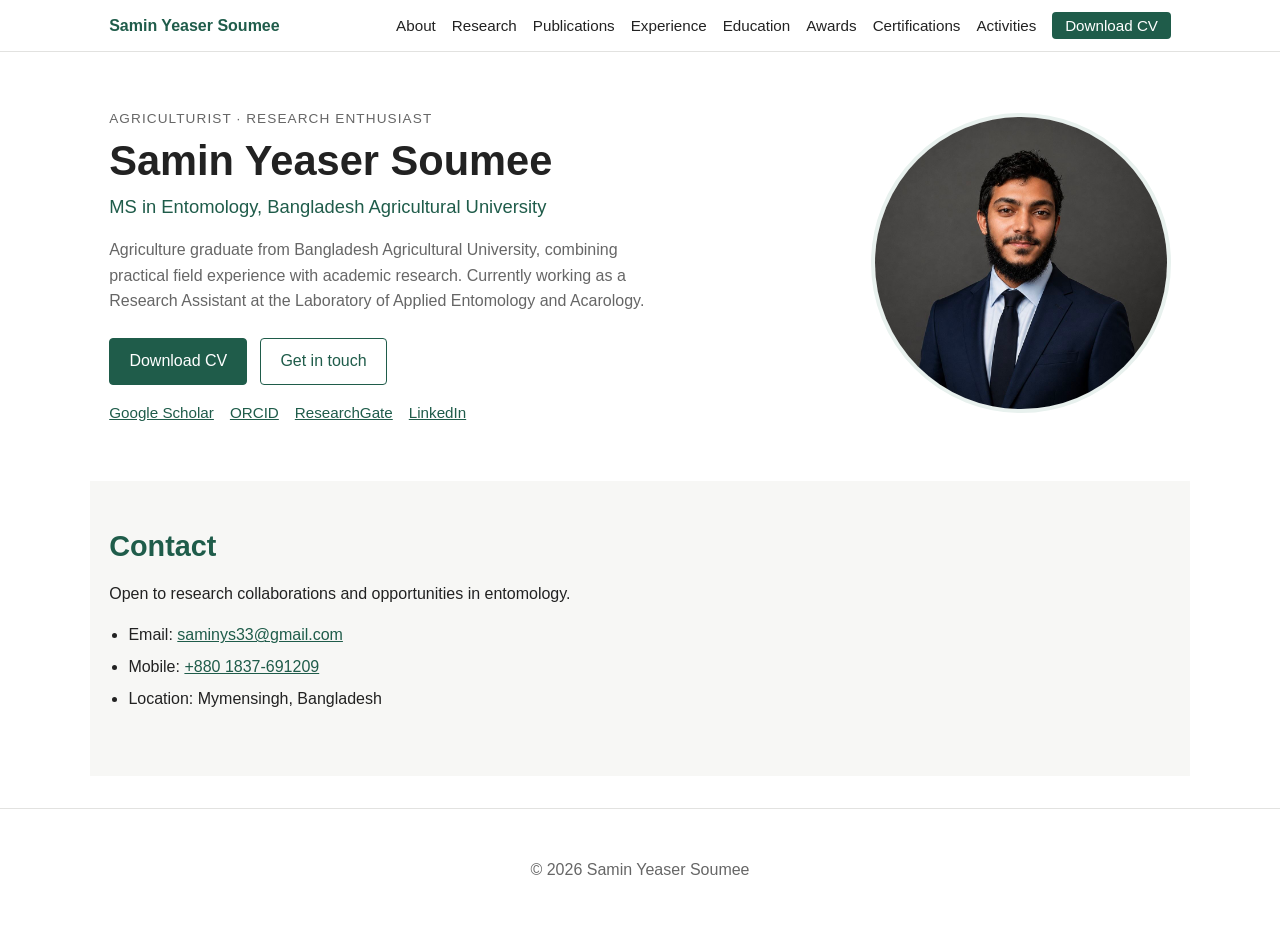
==== index.html @ 33efe05f "Update index.html" ====
<!DOCTYPE html>
<html lang="en">
<head>
  <meta charset="UTF-8" />
  <meta name="viewport" content="width=device-width, initial-scale=1.0" />
  <title>Samin Yeaser Soumee | MS in Entomology | Research Enthusiast</title>
  <meta name="description" content="Samin Yeaser Soumee, Agriculture graduate from Bangladesh Agricultural University, pursuing an MS degree in Entomology." />
  <link rel="stylesheet" href="style.css" />
</head>
<body>

  <!-- Top navigation (same on every page) -->
  <header class="site-header">
    <nav class="nav">
      <a href="index.html" class="brand">Samin Yeaser Soumee</a>
      <button class="menu-toggle" id="menuToggle" aria-label="Open menu">☰</button>
      <ul class="nav-links" id="navLinks">
        <li><a href="about.html">About</a></li>
        <li><a href="research.html">Research</a></li>
        <li><a href="publications.html">Publications</a></li>
        <li><a href="experience.html">Experience</a></li>
        <li><a href="education.html">Education</a></li>
        <li><a href="awards.html">Awards</a></li>
        <li><a href="certifications.html">Certifications</a></li>
        <li><a href="activities.html">Activities</a></li>
        <li><a class="cv-button" href="cv.pdf" download>Download CV</a></li>
      </ul>
    </nav>
  </header>

  <main>
    <!-- HOME: introduction only -->
    <section id="home" class="hero">
      <div class="hero-text">
        <p class="eyebrow">Agriculturist · Research Enthusiast</p>
        <h1>Samin Yeaser Soumee</h1>
        <p class="subtitle">MS in Entomology, Bangladesh Agricultural University</p>
        <p class="intro">
          Agriculture graduate from Bangladesh Agricultural University, combining practical
          field experience with academic research. Currently working as a Research Assistant
          at the Laboratory of Applied Entomology and Acarology.
        </p>
        <div class="hero-buttons">
          <a class="btn primary" href="cv.pdf" download>Download CV</a>
          <a class="btn" href="#contact">Get in touch</a>
        </div>
        <div class="profile-links">
          <a href="https://scholar.google.com/citations?user=TVSpQ98AAAAJ" target="_blank" rel="noopener">Google Scholar</a>
          <a href="https://orcid.org/0009-0001-7020-0396" target="_blank" rel="noopener">ORCID</a>
          <a href="https://www.researchgate.net/profile/Samin-Yeaser-Soumee" target="_blank" rel="noopener">ResearchGate</a>
          <a href="https://www.linkedin.com/in/samin-yeaser-soumee-a31945295" target="_blank" rel="noopener">LinkedIn</a>
        </div>
      </div>
      <div class="hero-photo">
        <img src="images/portrait.jpg" alt="Portrait of Samin Yeaser Soumee" onerror="this.style.display='none'" />
      </div>
    </section>

    <!-- CONTACT: kept on the home page -->
    <section id="contact" class="section alt">
      <h2>Contact</h2>
      <p>Open to research collaborations and opportunities in entomology.</p>
      <ul class="simple-list">
        <li>Email: <a href="mailto:saminys33@gmail.com">saminys33@gmail.com</a></li>
        <li>Mobile: <a href="tel:+8801837691209">+880 1837-691209</a></li>
        <li>Location: Mymensingh, Bangladesh</li>
      </ul>
    </section>
  </main>

  <footer class="site-footer">
    <p>© <span id="year"></span> Samin Yeaser Soumee</p>
  </footer>

  <script src="script.js"></script>
</body>
</html>
---- style.css ----
/* ---------- Base ---------- */
:root {
  --accent: #1f5c4a;
  --accent-light: #e8f1ee;
  --text: #222;
  --muted: #666;
  --bg: #ffffff;
  --bg-alt: #f7f7f5;
  --border: #e2e2e0;
}

* { box-sizing: border-box; }

html { scroll-behavior: smooth; }

body {
  margin: 0;
  font-family: Arial, Helvetica, sans-serif;
  color: var(--text);
  background: var(--bg);
  line-height: 1.6;
}

a { color: var(--accent); }

h1, h2, h3 { line-height: 1.25; }
h2 { font-size: 1.8rem; margin: 0 0 1rem; color: var(--accent); }
h3 { font-size: 1.1rem; margin: 0.5rem 0; }

section { scroll-margin-top: 70px; }

/* ---------- Navigation ---------- */
.site-header {
  position: sticky;
  top: 0;
  background: #fff;
  border-bottom: 1px solid var(--border);
  z-index: 10;
}

.nav {
  max-width: 1100px;
  margin: 0 auto;
  padding: 0.8rem 1.2rem;
  display: flex;
  align-items: center;
  justify-content: space-between;
  flex-wrap: wrap;
}

.brand {
  font-weight: bold;
  text-decoration: none;
  color: var(--accent);
}

.menu-toggle {
  display: none;
  background: none;
  border: none;
  font-size: 1.5rem;
  cursor: pointer;
}

.nav-links {
  list-style: none;
  margin: 0;
  padding: 0;
  display: flex;
  gap: 1rem;
  flex-wrap: wrap;
}

.nav-links a {
  text-decoration: none;
  color: var(--text);
  font-size: 0.95rem;
}

.nav-links a:hover { color: var(--accent); }

.cv-button {
  background: var(--accent);
  color: #fff !important;
  padding: 0.3rem 0.8rem;
  border-radius: 4px;
}

/* ---------- Layout ---------- */
main { max-width: 1100px; margin: 0 auto; padding: 0 1.2rem; }

.section { padding: 3rem 0; }
.section.alt { background: var(--bg-alt); padding: 3rem 1.2rem; margin: 0 -1.2rem; }

/* ---------- Hero ---------- */
.hero {
  display: flex;
  align-items: center;
  gap: 2.5rem;
  padding: 3.5rem 0;
  flex-wrap: wrap;
}

.hero-text { flex: 1 1 380px; }

.eyebrow {
  text-transform: uppercase;
  letter-spacing: 0.08em;
  color: var(--muted);
  font-size: 0.85rem;
  margin: 0;
}

.hero h1 { font-size: 2.6rem; margin: 0.3rem 0; }

.subtitle { font-size: 1.15rem; color: var(--accent); margin: 0.2rem 0 1rem; }

.intro { color: var(--muted); max-width: 560px; }

.hero-buttons { margin: 1.5rem 0 1rem; display: flex; gap: 0.8rem; flex-wrap: wrap; }

.btn {
  display: inline-block;
  padding: 0.6rem 1.2rem;
  border: 1px solid var(--accent);
  border-radius: 4px;
  text-decoration: none;
  color: var(--accent);
}

.btn.primary { background: var(--accent); color: #fff; }
.btn:hover { opacity: 0.85; }

.profile-links { display: flex; gap: 1rem; flex-wrap: wrap; font-size: 0.95rem; }

.hero-photo { flex: 0 1 300px; }

.hero-photo img {
  width: 100%;
  aspect-ratio: 1 / 1;
  object-fit: cover;
  border-radius: 50%;
  border: 4px solid var(--accent-light);
}

/* ---------- Cards and lists ---------- */
.card {
  background: #fff;
  border: 1px solid var(--border);
  border-radius: 6px;
  padding: 1.2rem 1.4rem;
  margin-bottom: 1rem;
}

.card.placeholder { border-style: dashed; color: var(--muted); }

.meta { color: var(--muted); font-size: 0.9rem; margin: 0; }

.simple-list { padding-left: 1.2rem; }
.simple-list li { margin-bottom: 0.4rem; }

.tags {
  list-style: none;
  padding: 0;
  display: flex;
  gap: 0.5rem;
  flex-wrap: wrap;
}

.tags li {
  background: var(--accent-light);
  color: var(--accent);
  padding: 0.25rem 0.7rem;
  border-radius: 999px;
  font-size: 0.9rem;
}

/* ---------- Timeline ---------- */
.timeline { border-left: 3px solid var(--accent-light); padding-left: 1.2rem; }

.timeline-item { margin-bottom: 1.5rem; position: relative; }

.timeline-item::before {
  content: "";
  position: absolute;
  left: -1.55rem;
  top: 0.45rem;
  width: 10px;
  height: 10px;
  background: var(--accent);
  border-radius: 50%;
}

.timeline-item h3 { margin-bottom: 0.2rem; }
.timeline-item p { margin: 0.2rem 0; }

/* ---------- Footer ---------- */
.site-footer {
  text-align: center;
  color: var(--muted);
  padding: 2rem 1rem;
  border-top: 1px solid var(--border);
  margin-top: 2rem;
}

/* ---------- Mobile ---------- */
@media (max-width: 720px) {
  .menu-toggle { display: block; }

  .nav-links {
    display: none;
    flex-direction: column;
    width: 100%;
    gap: 0.6rem;
    padding: 0.8rem 0;
  }

  .nav-links.open { display: flex; }

  .hero h1 { font-size: 2rem; }
  .hero-photo { order: -1; flex-basis: 220px; }
}
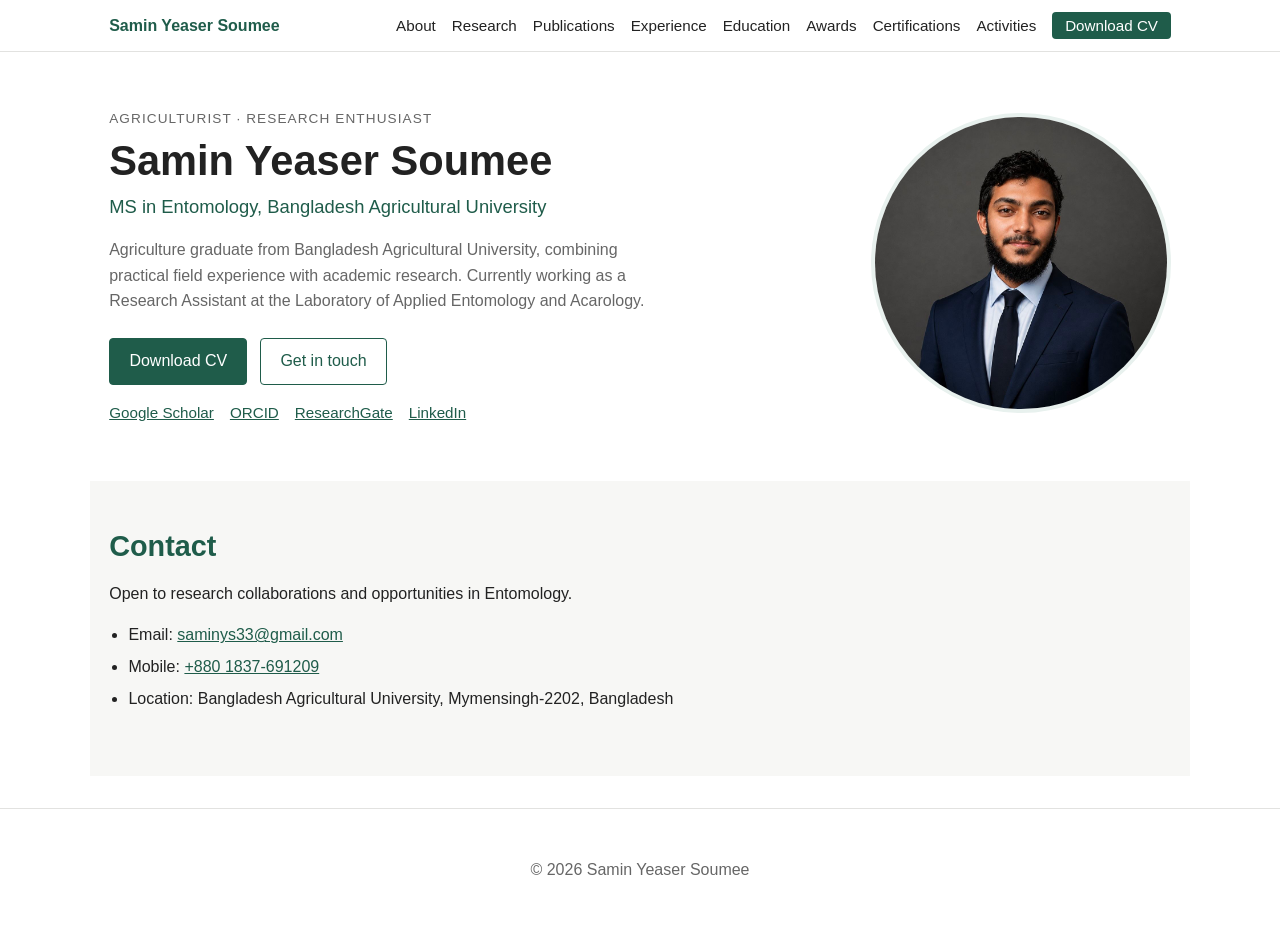
==== commit 2bc8a8e6: "Update index.html" ====
--- a/index.html
+++ b/index.html
@@ -59,11 +59,11 @@
     <!-- CONTACT: kept on the home page -->
     <section id="contact" class="section alt">
       <h2>Contact</h2>
-      <p>Open to research collaborations and opportunities in entomology.</p>
+      <p>Open to research collaborations and opportunities in Entomology.</p>
       <ul class="simple-list">
         <li>Email: <a href="mailto:saminys33@gmail.com">saminys33@gmail.com</a></li>
         <li>Mobile: <a href="tel:+8801837691209">+880 1837-691209</a></li>
-        <li>Location: Mymensingh, Bangladesh</li>
+        <li>Location: Bangladesh Agricultural University, Mymensingh-2202, Bangladesh</li>
       </ul>
     </section>
   </main>
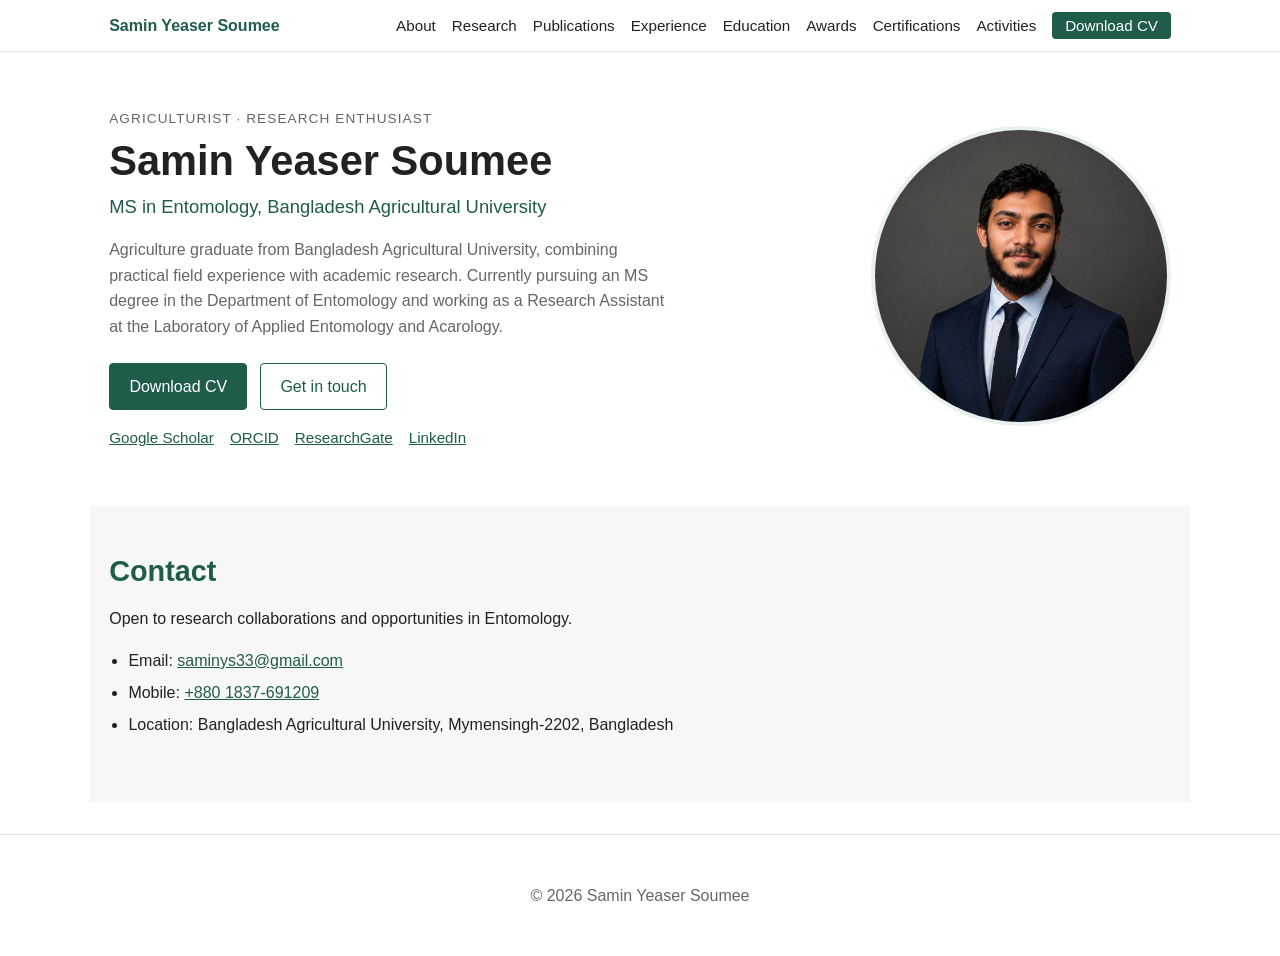
==== commit a9178081: "Update index.html" ====
--- a/index.html
+++ b/index.html
@@ -37,7 +37,7 @@
         <p class="subtitle">MS in Entomology, Bangladesh Agricultural University</p>
         <p class="intro">
           Agriculture graduate from Bangladesh Agricultural University, combining practical
-          field experience with academic research. Currently working as a Research Assistant
+          field experience with academic research. Currently pursuing an MS degree in the Department of Entomology and working as a Research Assistant
           at the Laboratory of Applied Entomology and Acarology.
         </p>
         <div class="hero-buttons">
--- a/style.css
+++ b/style.css
@@ -215,6 +215,71 @@
     padding: 0.8rem 0;
   }
 
+  /* Full-width banner image */
+.wide-image {
+  display: block;
+  width: 100%;
+  height: 320px;
+  object-fit: cover;
+  border-radius: 8px;
+  margin: 1rem 0 2rem;
+}
+
+@media (max-width: 720px) {
+  .wide-image { height: 200px; }
+}
+
+  /* Education cards with logos */
+.edu-card {
+  display: flex;
+  align-items: center;
+  gap: 1.2rem;
+  background: #fff;
+  border: 1px solid var(--border);
+  border-left: 5px solid var(--accent);
+  border-radius: 8px;
+  padding: 1.1rem 1.3rem;
+  margin-bottom: 1.2rem;
+}
+
+.edu-logo {
+  flex: 0 0 80px;
+  height: 80px;
+  display: flex;
+  align-items: center;
+  justify-content: center;
+  background: var(--bg-alt);
+  border-radius: 8px;
+  padding: 8px;
+}
+
+.edu-logo img {
+  max-width: 100%;
+  max-height: 100%;
+  object-fit: contain;
+}
+
+.edu-date {
+  color: var(--accent);
+  font-size: 0.9rem;
+  font-weight: bold;
+  margin: 0 0 0.2rem;
+}
+
+.edu-info h3 { margin: 0.1rem 0; }
+
+.edu-school {
+  margin: 0;
+  color: var(--muted);
+}
+
+@media (max-width: 720px) {
+  .edu-card {
+    flex-direction: column;
+    align-items: flex-start;
+  }
+}
+  
   .nav-links.open { display: flex; }
 
   .hero h1 { font-size: 2rem; }
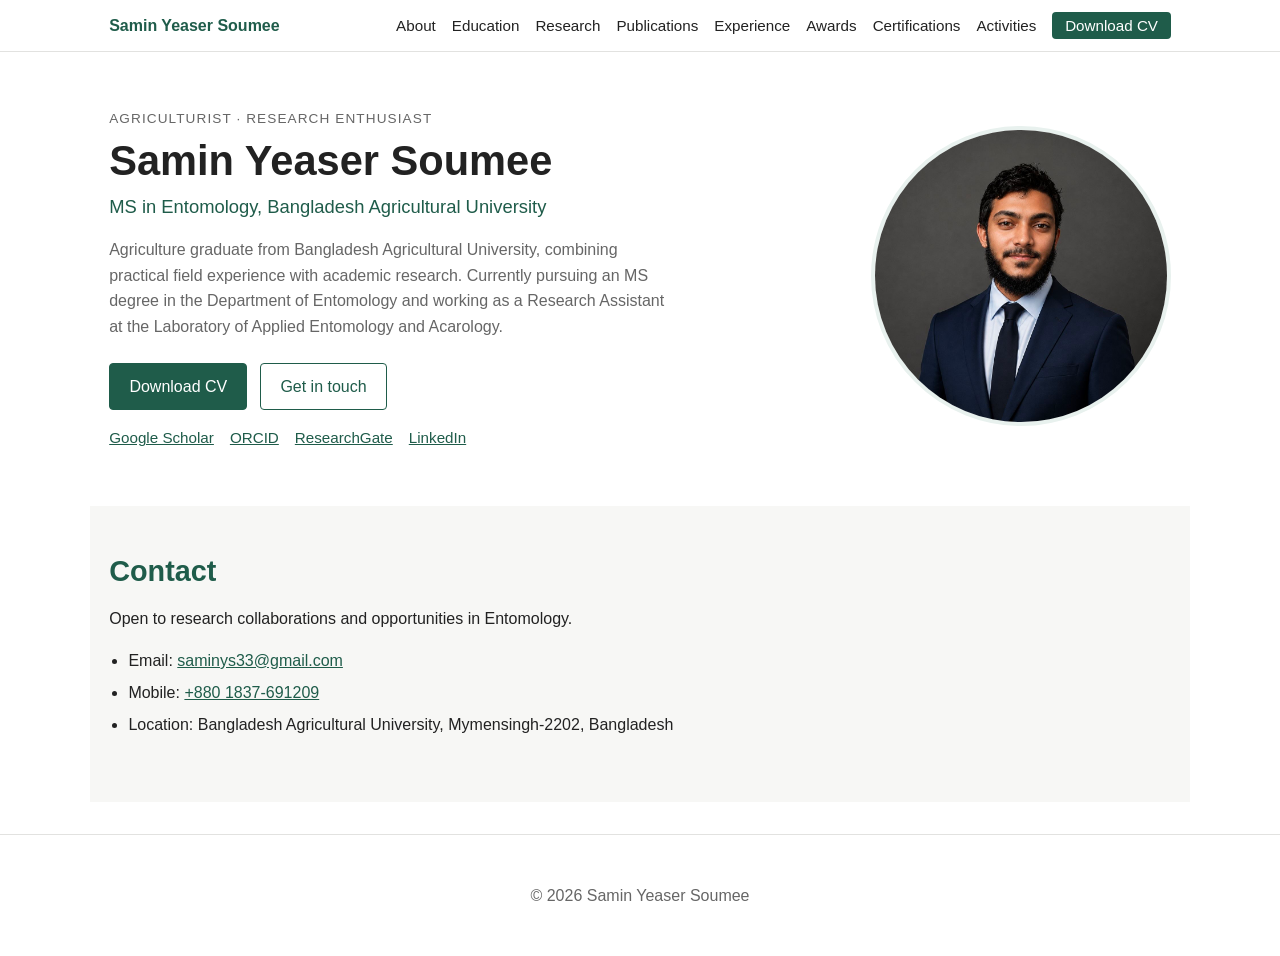
==== commit 8417c817: "Update index.html" ====
--- a/index.html
+++ b/index.html
@@ -16,10 +16,10 @@
       <button class="menu-toggle" id="menuToggle" aria-label="Open menu">☰</button>
       <ul class="nav-links" id="navLinks">
         <li><a href="about.html">About</a></li>
+        <li><a href="education.html">Education</a></li>
         <li><a href="research.html">Research</a></li>
         <li><a href="publications.html">Publications</a></li>
         <li><a href="experience.html">Experience</a></li>
-        <li><a href="education.html">Education</a></li>
         <li><a href="awards.html">Awards</a></li>
         <li><a href="certifications.html">Certifications</a></li>
         <li><a href="activities.html">Activities</a></li>
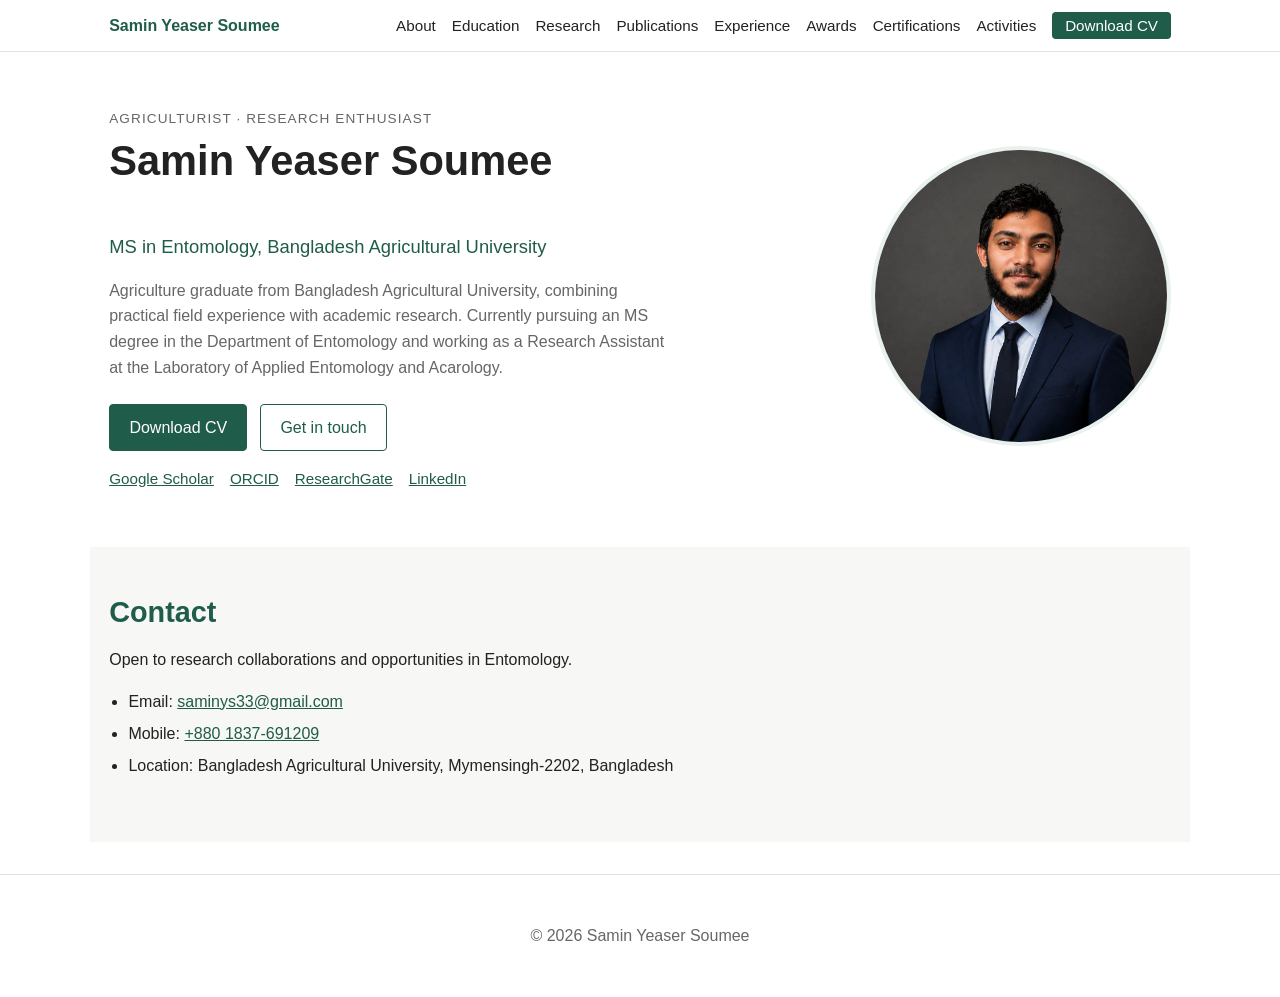
==== commit 03809e44: "Add files via upload" ====
--- a/index.html
+++ b/index.html
@@ -6,6 +6,7 @@
   <title>Samin Yeaser Soumee | MS in Entomology | Research Enthusiast</title>
   <meta name="description" content="Samin Yeaser Soumee, Agriculture graduate from Bangladesh Agricultural University, pursuing an MS degree in Entomology." />
   <link rel="stylesheet" href="style.css" />
+  <link rel="icon" type="image/png" href="images/favicon.png" />
 </head>
 <body>
 
@@ -33,7 +34,25 @@
     <section id="home" class="hero">
       <div class="hero-text">
         <p class="eyebrow">Agriculturist · Research Enthusiast</p>
-        <h1>Samin Yeaser Soumee</h1>
+        <h1 id="name">Samin Yeaser Soumee</h1>
+
+        <!-- Ladybird beetle that crawls over the name -->
+        <div id="beetle" class="beetle" aria-hidden="true">
+          <svg class="beetle-svg" viewBox="0 0 40 30" width="40" height="30">
+            <g class="legs" stroke="#222" stroke-width="1.6" fill="none" stroke-linecap="round">
+              <path d="M12 22 L5 26 M18 25 L14 30 M25 25 L22 30 M30 21 L36 25" />
+            </g>
+            <ellipse cx="20" cy="16" rx="13" ry="11" fill="#d7261e" />
+            <line x1="7" y1="16" x2="33" y2="16" stroke="#222" stroke-width="1.4" />
+            <circle cx="13" cy="10" r="2.2" fill="#222" />
+            <circle cx="25" cy="10" r="2.2" fill="#222" />
+            <circle cx="14" cy="21" r="1.8" fill="#222" />
+            <circle cx="26" cy="21" r="1.8" fill="#222" />
+            <circle cx="36" cy="14" r="4.5" fill="#222" />
+            <circle cx="37.2" cy="12.8" r="1.1" fill="#fff" />
+          </svg>
+        </div>
+
         <p class="subtitle">MS in Entomology, Bangladesh Agricultural University</p>
         <p class="intro">
           Agriculture graduate from Bangladesh Agricultural University, combining practical
@@ -73,5 +92,77 @@
   </footer>
 
   <script src="script.js"></script>
+
+  <!-- Beetle animation -->
+  <script>
+    (function () {
+      const name = document.getElementById("name");
+      const beetle = document.getElementById("beetle");
+      const container = document.querySelector(".hero-text");
+      if (!name || !beetle || !container) return;
+
+      // Respect visitors who prefer less motion
+      if (window.matchMedia("(prefers-reduced-motion: reduce)").matches) {
+        beetle.style.display = "none";
+        return;
+      }
+
+      // Split the name into one span per letter (spaces stay as plain text)
+      const text = name.textContent.trim();
+      name.setAttribute("aria-label", text);
+      name.textContent = "";
+      const letters = [];
+      for (const ch of text) {
+        if (ch === " ") {
+          name.appendChild(document.createTextNode(" "));
+          continue;
+        }
+        const span = document.createElement("span");
+        span.textContent = ch;
+        span.setAttribute("aria-hidden", "true");
+        name.appendChild(span);
+        letters.push(span);
+      }
+
+      const n = letters.length;
+      const STEP_MS = 1100;           // time to crawl from one letter to the next (higher = slower)
+      const totalSteps = (n - 1) * 2; // go forward, then come back
+      const svg = beetle.querySelector(".beetle-svg");
+      const start = performance.now();
+
+      // Position of the top of a letter, relative to the text container
+      function letterPoint(i) {
+        const r = letters[i].getBoundingClientRect();
+        const c = container.getBoundingClientRect();
+        return { x: r.left - c.left + r.width / 2, y: r.top - c.top };
+      }
+
+      function frame(now) {
+        const t = (now - start) / STEP_MS;
+        const p = t % totalSteps;
+        const movingRight = p <= n - 1;
+        const pos = movingRight ? p : totalSteps - p; // position along the letters
+        const i = Math.min(Math.floor(pos), n - 2);
+        const frac = pos - i;
+        const eased = 0.5 - 0.5 * Math.cos(Math.PI * frac); // smooth start and stop
+
+        const a = letterPoint(i);
+        const b = letterPoint(i + 1);
+        const x = a.x + (b.x - a.x) * eased;
+        const y = a.y + (b.y - a.y) * eased;
+
+        // Sit the beetle on top of the letters
+        beetle.style.transform =
+          `translate(${x - beetle.offsetWidth / 2}px, ${y - beetle.offsetHeight * 0.7}px)`;
+
+        // Face the direction of travel
+        svg.classList.toggle("flip", !movingRight);
+
+        requestAnimationFrame(frame);
+      }
+
+      requestAnimationFrame(frame);
+    })();
+  </script>
 </body>
 </html>
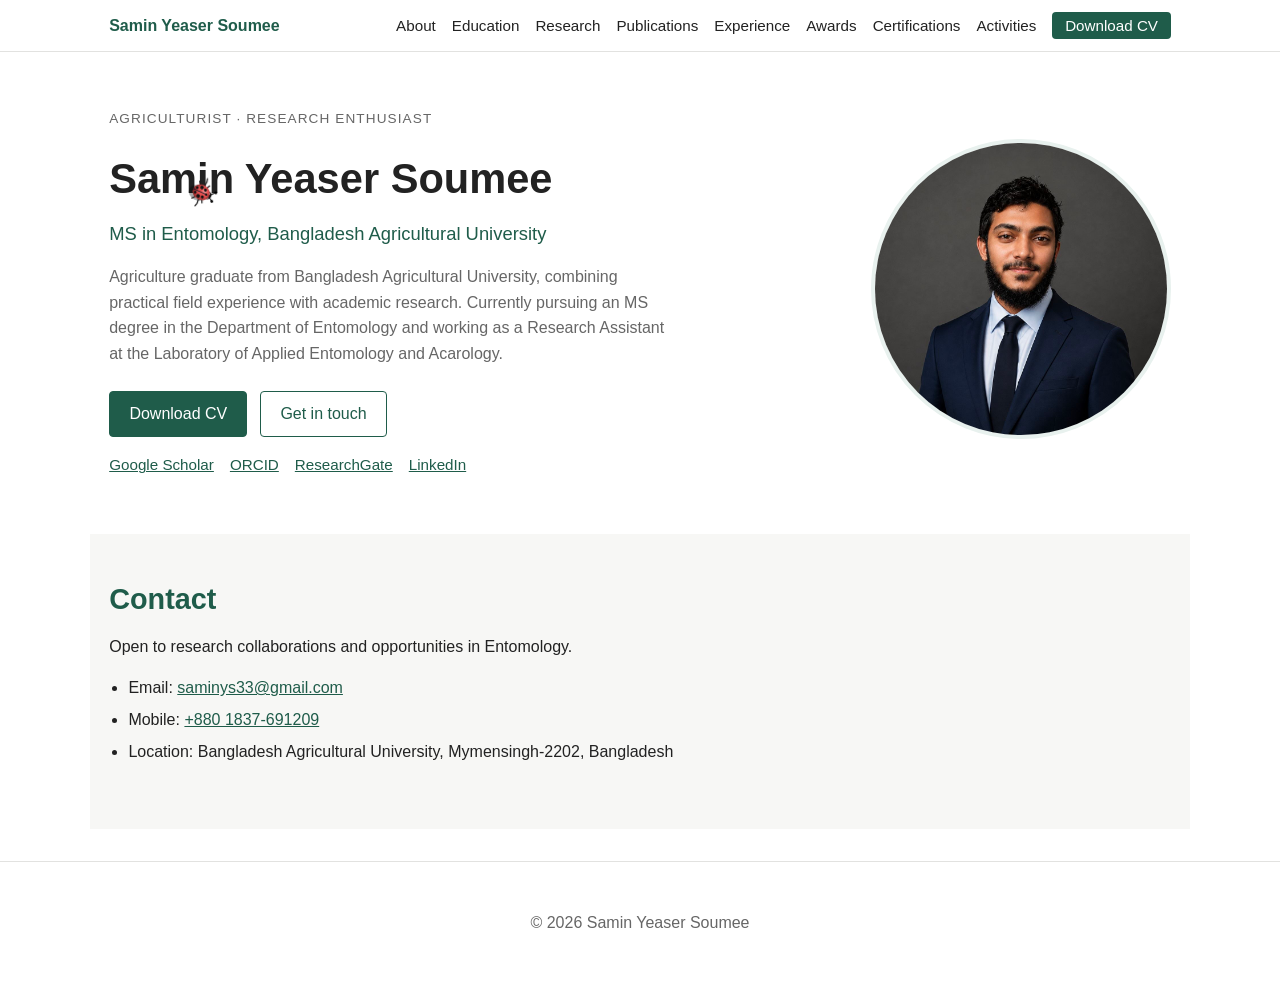
==== commit 60d112bc: "Add files via upload" ====
--- a/index.html
+++ b/index.html
@@ -7,6 +7,22 @@
   <meta name="description" content="Samin Yeaser Soumee, Agriculture graduate from Bangladesh Agricultural University, pursuing an MS degree in Entomology." />
   <link rel="stylesheet" href="style.css" />
   <link rel="icon" type="image/png" href="images/favicon.png" />
+  <style>
+    /* Name with the walking ladybird on top */
+    .name-wrap {
+      position: relative;
+      padding: 18px 0 6px;
+    }
+
+    #walkCanvas {
+      position: absolute;
+      left: 0;
+      top: 0;
+      width: 100%;
+      height: 100%;
+      pointer-events: none;
+    }
+  </style>
 </head>
 <body>
 
@@ -30,27 +46,14 @@
   </header>
 
   <main>
-    <!-- HOME: introduction only -->
+    <!-- HOME: introduction -->
     <section id="home" class="hero">
       <div class="hero-text">
         <p class="eyebrow">Agriculturist · Research Enthusiast</p>
-        <h1 id="name">Samin Yeaser Soumee</h1>
-
-        <!-- Ladybird beetle that crawls over the name -->
-        <div id="beetle" class="beetle" aria-hidden="true">
-          <svg class="beetle-svg" viewBox="0 0 40 30" width="40" height="30">
-            <g class="legs" stroke="#222" stroke-width="1.6" fill="none" stroke-linecap="round">
-              <path d="M12 22 L5 26 M18 25 L14 30 M25 25 L22 30 M30 21 L36 25" />
-            </g>
-            <ellipse cx="20" cy="16" rx="13" ry="11" fill="#d7261e" />
-            <line x1="7" y1="16" x2="33" y2="16" stroke="#222" stroke-width="1.4" />
-            <circle cx="13" cy="10" r="2.2" fill="#222" />
-            <circle cx="25" cy="10" r="2.2" fill="#222" />
-            <circle cx="14" cy="21" r="1.8" fill="#222" />
-            <circle cx="26" cy="21" r="1.8" fill="#222" />
-            <circle cx="36" cy="14" r="4.5" fill="#222" />
-            <circle cx="37.2" cy="12.8" r="1.1" fill="#fff" />
-          </svg>
+
+        <div class="name-wrap" id="nameWrap">
+          <h1 id="name">Samin Yeaser Soumee</h1>
+          <canvas id="walkCanvas" aria-hidden="true"></canvas>
         </div>
 
         <p class="subtitle">MS in Entomology, Bangladesh Agricultural University</p>
@@ -93,75 +96,331 @@
 
   <script src="script.js"></script>
 
-  <!-- Beetle animation -->
+  <!-- Ladybird walking over the name -->
   <script>
     (function () {
-      const name = document.getElementById("name");
-      const beetle = document.getElementById("beetle");
-      const container = document.querySelector(".hero-text");
-      if (!name || !beetle || !container) return;
-
-      // Respect visitors who prefer less motion
-      if (window.matchMedia("(prefers-reduced-motion: reduce)").matches) {
-        beetle.style.display = "none";
-        return;
-      }
-
-      // Split the name into one span per letter (spaces stay as plain text)
-      const text = name.textContent.trim();
-      name.setAttribute("aria-label", text);
-      name.textContent = "";
-      const letters = [];
+      const wrap = document.getElementById("nameWrap");
+      const h1 = document.getElementById("name");
+      const canvas = document.getElementById("walkCanvas");
+      if (!wrap || !h1 || !canvas) return;
+
+      const ctx = canvas.getContext("2d");
+      const SPEED = 0.5;            // crawling speed, pixels per frame at 60 fps
+      const SHELL = "#ef4444";      // beetle shell colour
+      const reduceMotion = window.matchMedia("(prefers-reduced-motion: reduce)").matches;
+
+      // Split the name into one span per letter so we know where each letter sits.
+      // The text looks exactly the same as before.
+      const text = h1.textContent.trim();
+      h1.textContent = "";
+      const glyphs = [];
       for (const ch of text) {
         if (ch === " ") {
-          name.appendChild(document.createTextNode(" "));
+          h1.appendChild(document.createTextNode(" "));
           continue;
         }
         const span = document.createElement("span");
         span.textContent = ch;
-        span.setAttribute("aria-hidden", "true");
-        name.appendChild(span);
-        letters.push(span);
-      }
-
-      const n = letters.length;
-      const STEP_MS = 1100;           // time to crawl from one letter to the next (higher = slower)
-      const totalSteps = (n - 1) * 2; // go forward, then come back
-      const svg = beetle.querySelector(".beetle-svg");
-      const start = performance.now();
-
-      // Position of the top of a letter, relative to the text container
-      function letterPoint(i) {
-        const r = letters[i].getBoundingClientRect();
-        const c = container.getBoundingClientRect();
-        return { x: r.left - c.left + r.width / 2, y: r.top - c.top };
+        h1.appendChild(span);
+        glyphs.push({ ch: ch, span: span });
+      }
+
+      let W = 0, H = 0, dpr = 1;
+      let fontSize = 40, fontCss = "", r = 8;
+      let pathPoints = [];
+      let pathIndex = 0;
+      let targetPoint = null;
+      const bug = { x: 0, y: 0, angle: 0, stepCycle: 0, antennaPhase: 0, moving: false };
+
+      // Six legs: x and y are their anchor points on the body
+      const LEGS = [
+        { phase: 0,             x: -0.6, y: -0.5 },
+        { phase: Math.PI,       x:  0.6, y: -0.5 },
+        { phase: Math.PI * 0.5, x: -0.8, y:  0   },
+        { phase: Math.PI * 1.5, x:  0.8, y:  0   },
+        { phase: Math.PI,       x: -0.7, y:  0.6 },
+        { phase: 0,             x:  0.7, y:  0.6 }
+      ];
+
+      // Trace the outline of each letter, then order those points into one walk path
+      function buildPath() {
+        const wr = wrap.getBoundingClientRect();
+        const off = document.createElement("canvas");
+        off.width = W;
+        off.height = H;
+        const o = off.getContext("2d");
+        o.font = fontCss;
+        o.textAlign = "left";
+        o.textBaseline = "alphabetic";
+        o.strokeStyle = "#fff";
+        o.lineWidth = Math.max(2, fontSize * 0.1);
+        o.lineJoin = "round";
+
+        const m = o.measureText("M");
+        const ascent = m.fontBoundingBoxAscent || fontSize * 0.8;
+
+        glyphs.forEach((g) => {
+          const rr = g.span.getBoundingClientRect();
+          o.strokeText(g.ch, rr.left - wr.left, rr.top - wr.top + ascent);
+        });
+
+        const data = o.getImageData(0, 0, W, H).data;
+        const step = Math.max(2, Math.round(fontSize / 14));
+        const pts = [];
+        for (let y = 0; y < H; y += step) {
+          for (let x = 0; x < W; x += step) {
+            if (data[(y * W + x) * 4 + 3] > 128) pts.push({ x: x, y: y });
+          }
+        }
+        pathPoints = pts.length ? sortPoints(pts) : [];
+      }
+
+      // Nearest-neighbour ordering, so the beetle moves from point to point smoothly
+      function sortPoints(points) {
+        const left = points.slice();
+        const result = [left.shift()];
+        while (left.length) {
+          const cur = result[result.length - 1];
+          let best = 0;
+          let bestD = Infinity;
+          for (let i = 0; i < left.length; i++) {
+            const dx = left[i].x - cur.x;
+            const dy = left[i].y - cur.y;
+            const d = dx * dx + dy * dy;
+            if (d < bestD) { bestD = d; best = i; }
+          }
+          result.push(left.splice(best, 1)[0]);
+        }
+        return result;
+      }
+
+      function nearestPathIndex() {
+        let best = 0;
+        let bestD = Infinity;
+        for (let i = 0; i < pathPoints.length; i++) {
+          const d = (pathPoints[i].x - bug.x) ** 2 + (pathPoints[i].y - bug.y) ** 2;
+          if (d < bestD) { bestD = d; best = i; }
+        }
+        return best;
+      }
+
+      function resize() {
+        const wr = wrap.getBoundingClientRect();
+        W = Math.max(1, Math.floor(wr.width));
+        H = Math.max(1, Math.floor(wr.height));
+        dpr = window.devicePixelRatio || 1;
+
+        canvas.width = Math.floor(W * dpr);
+        canvas.height = Math.floor(H * dpr);
+        ctx.setTransform(dpr, 0, 0, dpr, 0, 0);
+
+        const cs = getComputedStyle(h1);
+        fontSize = parseFloat(cs.fontSize);
+        fontCss = cs.fontWeight + " " + cs.fontSize + " " + cs.fontFamily;
+        r = Math.max(6, Math.min(10, fontSize * 0.2));
+
+        buildPath();
+
+        targetPoint = null;
+        if (pathPoints.length) {
+          pathIndex = 0;
+          bug.x = pathPoints[0].x;
+          bug.y = pathPoints[0].y;
+        }
+        if (reduceMotion) drawFrame();
+      }
+
+      // Move the beetle one step
+      function update(dt) {
+        const k = dt / 16.67;
+        bug.antennaPhase += 0.06 * k;
+        bug.moving = false;
+
+        let tx, ty;
+        if (targetPoint) {
+          tx = targetPoint.x;
+          ty = targetPoint.y;
+        } else {
+          if (!pathPoints.length) return;
+          // Skip points the beetle is already standing on
+          let guard = 0;
+          while (guard++ < 12) {
+            const p = pathPoints[pathIndex];
+            if (Math.hypot(p.x - bug.x, p.y - bug.y) < 6) {
+              pathIndex = (pathIndex + 1) % pathPoints.length; // loops forever
+            } else {
+              break;
+            }
+          }
+          tx = pathPoints[pathIndex].x;
+          ty = pathPoints[pathIndex].y;
+        }
+
+        const dx = tx - bug.x;
+        const dy = ty - bug.y;
+        const dist = Math.hypot(dx, dy);
+
+        if (targetPoint && dist < 5) {
+          targetPoint = null;            // reached the spot that was clicked
+          pathIndex = nearestPathIndex();
+          return;
+        }
+        if (dist < 1) return;
+
+        // Turn gently toward the target
+        const want = Math.atan2(dy, dx);
+        let diff = want - bug.angle;
+        while (diff > Math.PI) diff -= Math.PI * 2;
+        while (diff < -Math.PI) diff += Math.PI * 2;
+        bug.angle += diff * Math.min(1, 0.12 * k);
+
+        const step = Math.min(SPEED * k, dist);
+        bug.x += Math.cos(bug.angle) * step;
+        bug.y += Math.sin(bug.angle) * step;
+
+        bug.moving = true;
+        bug.stepCycle += 0.3 * k;
+      }
+
+      // Draw the ladybird
+      function drawBug() {
+        ctx.save();
+        ctx.translate(bug.x, bug.y);
+        ctx.rotate(bug.angle + Math.PI / 2); // head points in the direction of travel
+
+        // Shadow
+        ctx.save();
+        ctx.fillStyle = "rgba(0,0,0,0.35)";
+        ctx.beginPath();
+        ctx.ellipse(2, 3, r * 0.9, r * 1.1, 0, 0, Math.PI * 2);
+        ctx.fill();
+        ctx.restore();
+
+        // Legs
+        ctx.strokeStyle = "#1a1a1a";
+        ctx.lineWidth = Math.max(1.2, r * 0.12);
+        ctx.lineCap = "round";
+        ctx.lineJoin = "round";
+        LEGS.forEach((leg) => {
+          const stride = bug.moving ? Math.sin(bug.stepCycle + leg.phase) * r * 0.35 : 0;
+          const startX = leg.x * r * 0.6;
+          const startY = leg.y * r * 0.6;
+          const kneeX = leg.x * r * 1.3 + stride;
+          const kneeY = leg.y * r * 0.9 - Math.abs(stride) * 0.3;
+          const footX = leg.x * r * 1.7 + stride * 1.2;
+          const footY = leg.y * r * 1.2;
+          ctx.beginPath();
+          ctx.moveTo(startX, startY);
+          ctx.lineTo(kneeX, kneeY);
+          ctx.lineTo(footX, footY);
+          ctx.stroke();
+        });
+
+        // Head with white spots
+        ctx.fillStyle = "#121212";
+        ctx.beginPath();
+        ctx.arc(0, -r * 0.85, r * 0.45, 0, Math.PI * 2);
+        ctx.fill();
+
+        ctx.fillStyle = "#f8fafc";
+        ctx.beginPath();
+        ctx.arc(-r * 0.22, -r * 0.95, r * 0.12, 0, Math.PI * 2);
+        ctx.arc(r * 0.22, -r * 0.95, r * 0.12, 0, Math.PI * 2);
+        ctx.fill();
+
+        // Antennae, wiggling
+        const wL = Math.sin(bug.antennaPhase) * 1.5;
+        const wR = Math.cos(bug.antennaPhase) * 1.5;
+        ctx.strokeStyle = "#000";
+        ctx.lineWidth = 1;
+        ctx.beginPath();
+        ctx.moveTo(-r * 0.15, -r * 1.1);
+        ctx.quadraticCurveTo(-r * 0.4 + wL, -r * 1.5, -r * 0.5 + wL, -r * 1.6);
+        ctx.stroke();
+        ctx.beginPath();
+        ctx.moveTo(r * 0.15, -r * 1.1);
+        ctx.quadraticCurveTo(r * 0.4 + wR, -r * 1.5, r * 0.5 + wR, -r * 1.6);
+        ctx.stroke();
+        ctx.fillStyle = "#000";
+        ctx.beginPath();
+        ctx.arc(-r * 0.5 + wL, -r * 1.6, 1.4, 0, Math.PI * 2);
+        ctx.arc(r * 0.5 + wR, -r * 1.6, 1.4, 0, Math.PI * 2);
+        ctx.fill();
+
+        // Glossy domed shell
+        ctx.fillStyle = SHELL;
+        ctx.beginPath();
+        ctx.ellipse(0, 0, r * 0.9, r * 1.05, 0, 0, Math.PI * 2);
+        ctx.fill();
+
+        const grad = ctx.createRadialGradient(-r * 0.3, -r * 0.4, r * 0.1, 0, 0, r * 1.1);
+        grad.addColorStop(0, "rgba(255,255,255,0.45)");
+        grad.addColorStop(0.3, "rgba(255,255,255,0.05)");
+        grad.addColorStop(0.8, "rgba(0,0,0,0.3)");
+        grad.addColorStop(1, "rgba(0,0,0,0.6)");
+        ctx.fillStyle = grad;
+        ctx.beginPath();
+        ctx.ellipse(0, 0, r * 0.9, r * 1.05, 0, 0, Math.PI * 2);
+        ctx.fill();
+
+        // Seam between the wing cases
+        ctx.strokeStyle = "#111827";
+        ctx.lineWidth = Math.max(1, r * 0.06);
+        ctx.beginPath();
+        ctx.moveTo(0, -r * 0.75);
+        ctx.lineTo(0, r * 1.02);
+        ctx.stroke();
+
+        // Black spots
+        ctx.fillStyle = "#111";
+        const spots = [
+          { x: -r * 0.45, y: -r * 0.35, s: r * 0.18 },
+          { x:  r * 0.45, y: -r * 0.35, s: r * 0.18 },
+          { x: -r * 0.55, y:  r * 0.15, s: r * 0.22 },
+          { x:  r * 0.55, y:  r * 0.15, s: r * 0.22 },
+          { x: -r * 0.3,  y:  r * 0.65, s: r * 0.16 },
+          { x:  r * 0.3,  y:  r * 0.65, s: r * 0.16 },
+          { x: 0,         y: -r * 0.65, s: r * 0.14 }
+        ];
+        spots.forEach((spot) => {
+          ctx.beginPath();
+          ctx.arc(spot.x, spot.y, spot.s, 0, Math.PI * 2);
+          ctx.fill();
+        });
+
+        ctx.restore();
+      }
+
+      function drawFrame() {
+        ctx.clearRect(0, 0, W, H);
+        drawBug();
       }
 
       function frame(now) {
-        const t = (now - start) / STEP_MS;
-        const p = t % totalSteps;
-        const movingRight = p <= n - 1;
-        const pos = movingRight ? p : totalSteps - p; // position along the letters
-        const i = Math.min(Math.floor(pos), n - 2);
-        const frac = pos - i;
-        const eased = 0.5 - 0.5 * Math.cos(Math.PI * frac); // smooth start and stop
-
-        const a = letterPoint(i);
-        const b = letterPoint(i + 1);
-        const x = a.x + (b.x - a.x) * eased;
-        const y = a.y + (b.y - a.y) * eased;
-
-        // Sit the beetle on top of the letters
-        beetle.style.transform =
-          `translate(${x - beetle.offsetWidth / 2}px, ${y - beetle.offsetHeight * 0.7}px)`;
-
-        // Face the direction of travel
-        svg.classList.toggle("flip", !movingRight);
-
+        const dt = lastTime === null ? 16.67 : Math.min(50, now - lastTime);
+        lastTime = now;
+        update(dt);
+        drawFrame();
         requestAnimationFrame(frame);
       }
 
-      requestAnimationFrame(frame);
+      let lastTime = null;
+
+      // Click or tap the name to send the beetle to that spot
+      wrap.addEventListener("pointerdown", (e) => {
+        if (reduceMotion) return;
+        const rect = wrap.getBoundingClientRect();
+        targetPoint = { x: e.clientX - rect.left, y: e.clientY - rect.top };
+      });
+
+      let resizeTimer = null;
+      window.addEventListener("resize", () => {
+        clearTimeout(resizeTimer);
+        resizeTimer = setTimeout(resize, 150);
+      });
+
+      resize();
+      if (!reduceMotion) requestAnimationFrame(frame);
     })();
   </script>
 </body>
--- a/style.css
+++ b/style.css
@@ -279,6 +279,40 @@
     align-items: flex-start;
   }
 }
+
+  /* Beetle crawling over the name */
+.hero-text { position: relative; }
+
+.beetle {
+  position: absolute;
+  left: 0;
+  top: 0;
+  width: 40px;
+  height: 30px;
+  pointer-events: none;
+  z-index: 2;
+}
+
+.beetle-svg {
+  display: block;
+  width: 40px;
+  height: 30px;
+}
+
+.beetle-svg.flip { transform: scaleX(-1); }
+
+.beetle .legs {
+  animation: legs-wiggle 0.5s ease-in-out infinite alternate;
+}
+
+@keyframes legs-wiggle {
+  from { transform: translateY(0); }
+  to { transform: translateY(1.5px); }
+}
+
+@media (prefers-reduced-motion: reduce) {
+  .beetle { display: none; }
+}
   
   .nav-links.open { display: flex; }
 
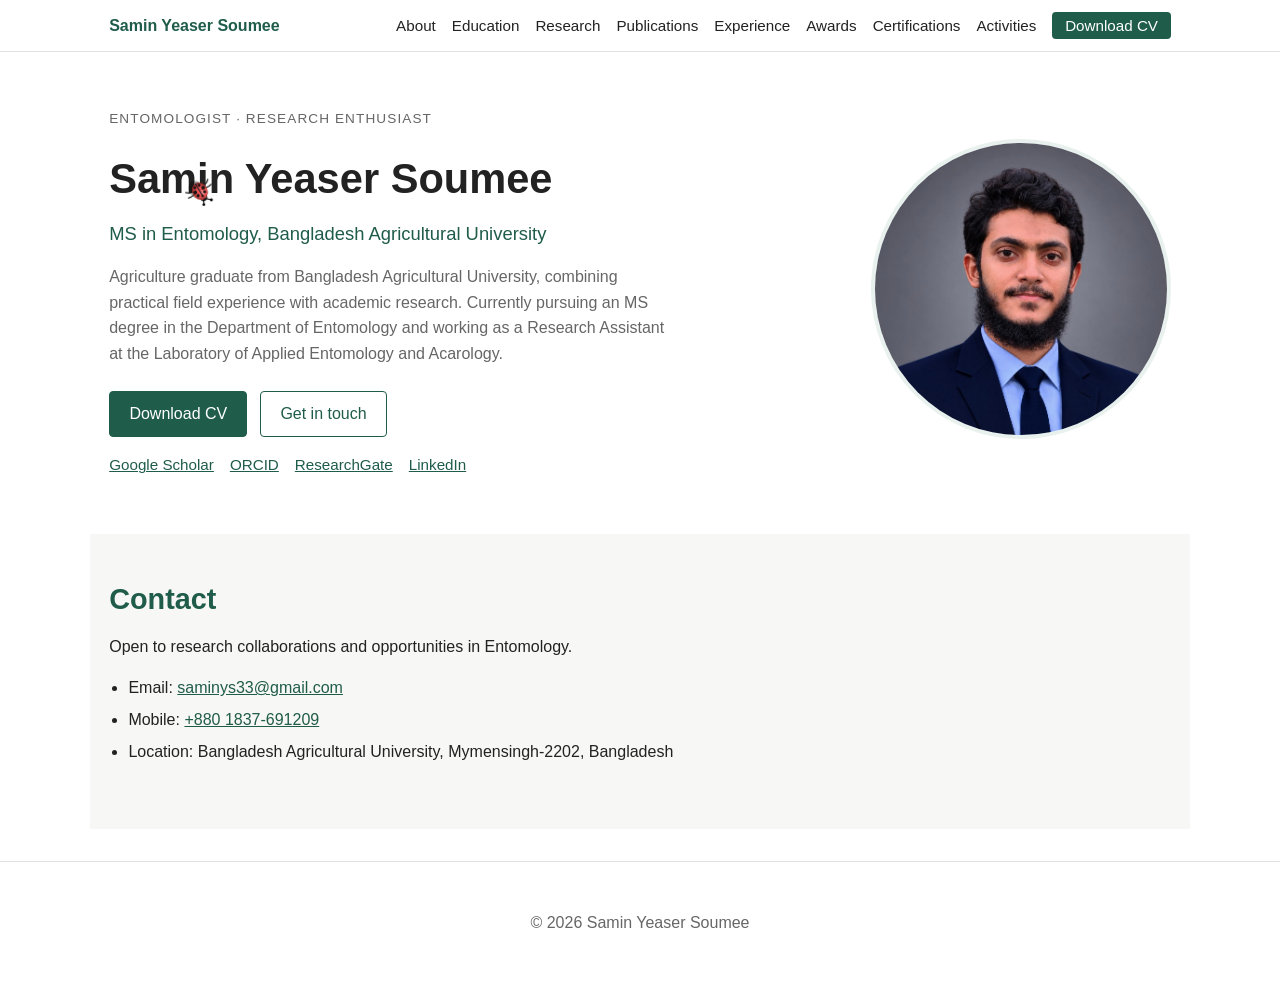
==== commit 9607318e: "Update index.html" ====
--- a/index.html
+++ b/index.html
@@ -49,7 +49,7 @@
     <!-- HOME: introduction -->
     <section id="home" class="hero">
       <div class="hero-text">
-        <p class="eyebrow">Agriculturist · Research Enthusiast</p>
+        <p class="eyebrow">Entomologist · Research Enthusiast</p>
 
         <div class="name-wrap" id="nameWrap">
           <h1 id="name">Samin Yeaser Soumee</h1>
